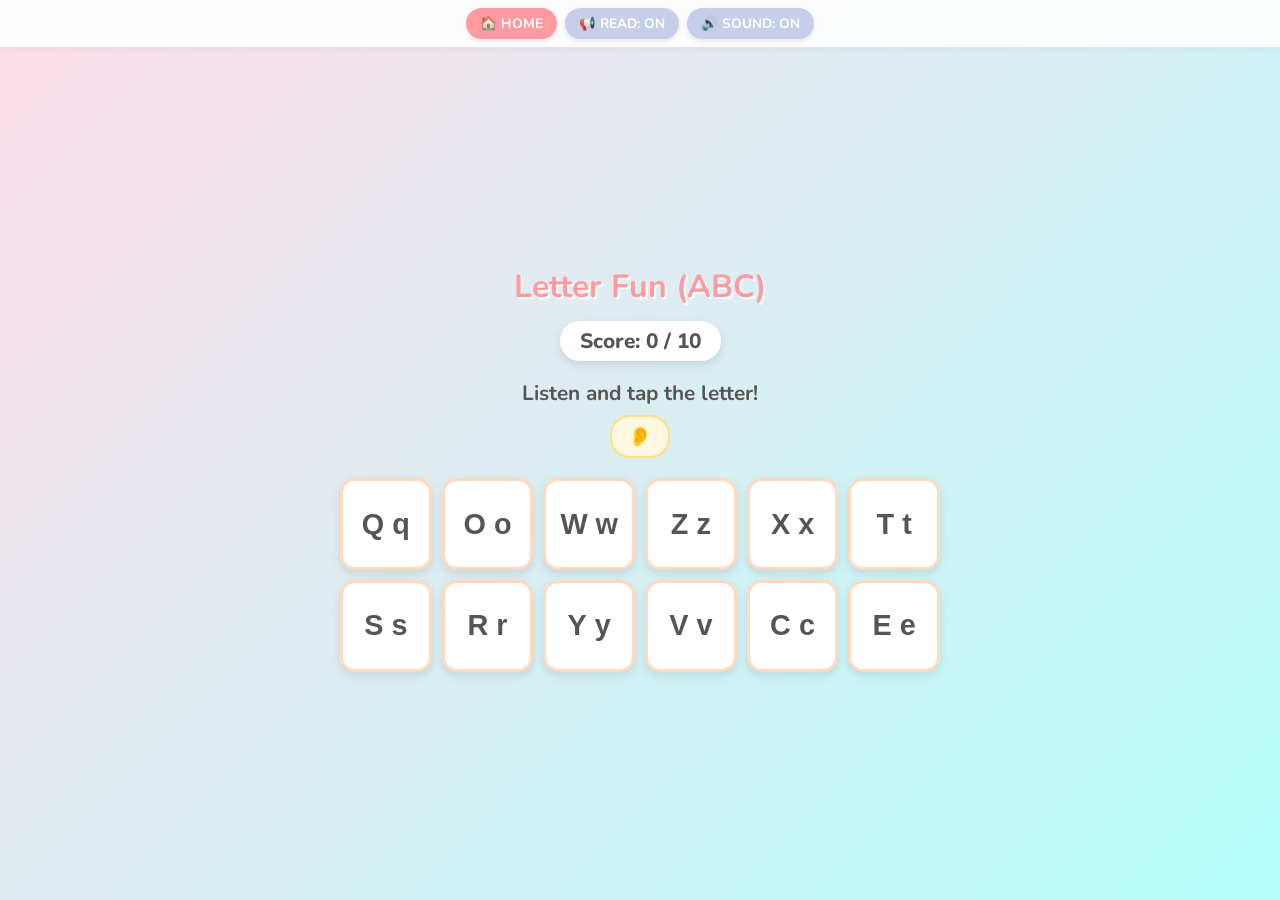
==== letter-fun.html @ f58528ab "Add files via upload" ====
<!DOCTYPE html>
<html lang="en">

<head>
    <meta charset="UTF-8">
    <meta name="viewport" content="width=device-width, initial-scale=1.0">
    <title>Letter Fun (ABC) - Mini Gamers Club</title>
    <!-- Google Font: Nunito -->
    <link rel="preconnect" href="https://fonts.googleapis.com">
    <link rel="preconnect" href="https://fonts.gstatic.com" crossorigin>
    <link href="https://fonts.googleapis.com/css2?family=Nunito:wght@400;600;700;800&display=swap" rel="stylesheet">
    <style>
        :root {
            --primary: #FF9AA2;
            --secondary: #FFB7B2;
            --accent: #FFDAC1;
            --success: #B5EAD7;
            --info: #C7CEEA;
            --bg-gradient: linear-gradient(135deg, #FFDEE9 0%, #B5FFFC 100%);
            --card-bg: rgba(255, 255, 255, 0.95);
            --text-dark: #555;
            --text-light: #888;
        }

        * {
            box-sizing: border-box;
            margin: 0;
            padding: 0;
            user-select: none;
            -webkit-user-select: none;
        }

        html,
        body {
            height: 100%;
            overflow: hidden;
        }

        body {
            font-family: 'Nunito', sans-serif;
            background: var(--bg-gradient);
            color: var(--text-dark);
            display: flex;
            flex-direction: column;
        }

        /* Floating bubbles background */
        .bubbles {
            position: fixed;
            width: 100%;
            height: 100%;
            z-index: 0;
            overflow: hidden;
            top: 0;
            left: 0;
            pointer-events: none;
        }

        .bubble {
            position: absolute;
            bottom: -100px;
            width: 40px;
            height: 40px;
            background: rgba(255, 255, 255, 0.3);
            border-radius: 50%;
            opacity: 0.5;
            animation: rise 15s infinite ease-in;
        }

        @keyframes rise {
            0% {
                bottom: -100px;
                transform: translateX(0);
            }

            50% {
                transform: translateX(100px);
            }

            100% {
                bottom: 110vh;
                transform: translateX(-200px);
            }
        }

        .bubble:nth-child(1) {
            left: 10%;
            width: 50px;
            height: 50px;
            animation-duration: 10s;
        }

        .bubble:nth-child(2) {
            left: 40%;
            width: 30px;
            height: 30px;
            animation-duration: 7s;
            animation-delay: 2s;
        }

        .bubble:nth-child(3) {
            left: 70%;
            width: 70px;
            height: 70px;
            animation-duration: 13s;
        }

        .bubble:nth-child(4) {
            left: 85%;
            width: 40px;
            height: 40px;
            animation-duration: 9s;
            animation-delay: 3s;
        }

        .app-container {
            position: relative;
            z-index: 1;
            flex: 1;
            display: flex;
            flex-direction: column;
            overflow: hidden;
        }

        /* Top Bar */
        .top-bar {
            background: rgba(255, 255, 255, 0.9);
            padding: 8px 15px;
            display: flex;
            justify-content: center;
            gap: 8px;
            flex-wrap: wrap;
            box-shadow: 0 2px 10px rgba(0, 0, 0, 0.05);
            flex-shrink: 0;
        }

        .btn {
            padding: 6px 14px;
            border: none;
            border-radius: 20px;
            font-family: inherit;
            font-weight: 700;
            font-size: 0.85rem;
            cursor: pointer;
            box-shadow: 0 2px 5px rgba(0, 0, 0, 0.1);
            transition: transform 0.1s;
        }

        .btn:active {
            transform: scale(0.95);
        }

        .btn-home {
            background: var(--primary);
            color: white;
        }

        .btn-toggle {
            background: var(--info);
            color: white;
        }

        .btn-toggle.off {
            background: #ddd;
            color: #777;
        }

        /* Game Area */
        .game-wrapper {
            flex: 1;
            display: flex;
            flex-direction: column;
            align-items: center;
            justify-content: center;
            padding: 15px;
            overflow: hidden;
        }

        h1 {
            color: var(--primary);
            font-size: 2rem;
            margin-bottom: 5px;
            text-shadow: 2px 2px 0px white;
        }

        .score-board {
            font-size: 1.3rem;
            font-weight: 800;
            color: var(--text-dark);
            margin: 8px 0;
            background: white;
            padding: 6px 20px;
            border-radius: 50px;
            box-shadow: 0 4px 10px rgba(0, 0, 0, 0.1);
        }

        .controls {
            display: flex;
            gap: 10px;
            margin-bottom: 10px;
        }

        .mode-btn {
            padding: 6px 16px;
            background: white;
            border: 2px solid transparent;
            color: #888;
            border-radius: 20px;
            font-weight: 700;
            cursor: pointer;
            transition: all 0.2s;
        }

        .mode-btn.active {
            border-color: var(--primary);
            color: var(--primary);
            background: #fff0f1;
        }

        .instruction-area {
            text-align: center;
            margin: 10px 0;
            min-height: 60px;
            display: flex;
            flex-direction: column;
            align-items: center;
            gap: 8px;
        }

        .instruction {
            font-size: 1.3rem;
            font-weight: 700;
            color: var(--text-dark);
        }

        .target-letter {
            font-size: 2.5rem;
            font-weight: 900;
            color: var(--primary);
            background: white;
            padding: 8px 25px;
            border-radius: 15px;
            box-shadow: 0 4px 10px rgba(0, 0, 0, 0.1);
        }

        .hear-again-btn {
            padding: 8px 16px;
            background: #fff8e1;
            border: 2px solid #ffe082;
            color: #ffb300;
            border-radius: 20px;
            font-weight: 700;
            cursor: pointer;
            font-size: 1.2rem;
            transition: transform 0.1s;
        }

        .hear-again-btn:active {
            transform: scale(0.95);
        }

        /* Letter Grid */
        .letter-grid {
            display: grid;
            grid-template-columns: repeat(4, 1fr);
            gap: 10px;
            width: 100%;
            max-width: 500px;
            margin: 10px auto;
        }

        @media (min-width: 600px) {
            .letter-grid {
                grid-template-columns: repeat(6, 1fr);
                max-width: 600px;
            }
        }

        .letter-btn {
            aspect-ratio: 1;
            background: white;
            border: 3px solid var(--accent);
            border-radius: 15px;
            font-size: 2rem;
            font-weight: 900;
            color: var(--text-dark);
            cursor: pointer;
            transition: all 0.2s;
            box-shadow: 0 4px 10px rgba(0, 0, 0, 0.1);
            display: flex;
            align-items: center;
            justify-content: center;
        }

        .letter-btn:hover {
            transform: translateY(-3px);
            box-shadow: 0 6px 15px rgba(0, 0, 0, 0.15);
        }

        .letter-btn:active {
            transform: scale(0.95);
        }

        .letter-btn.correct {
            animation: bounceCorrect 0.5s ease;
            background: var(--success);
            border-color: #7fd3b8;
        }

        .letter-btn.wrong {
            animation: shakeWrong 0.4s ease;
        }

        @keyframes bounceCorrect {

            0%,
            100% {
                transform: scale(1);
            }

            50% {
                transform: scale(1.2);
            }
        }

        @keyframes shakeWrong {

            0%,
            100% {
                transform: translateX(0);
            }

            25% {
                transform: translateX(-10px);
            }

            75% {
                transform: translateX(10px);
            }
        }

        /* Mascot Animations */
        .star-buddy {
            width: 48px;
            height: 48px;
            margin-right: 10px;
            display: flex;
            align-items: center;
            justify-content: center;
            animation: floaty 2.8s ease-in-out infinite;
            position: relative;
        }

        .mascot {
            font-size: 38px;
            line-height: 1;
            filter: drop-shadow(0 4px 6px rgba(0, 0, 0, 0.1));
            cursor: default;
        }

        .mascot-bubble {
            position: absolute;
            bottom: 100%;
            left: 50%;
            transform: translateX(-50%);
            background: white;
            padding: 4px 8px;
            border-radius: 10px;
            font-size: 0.9rem;
            margin-bottom: 5px;
            box-shadow: 0 4px 10px rgba(0, 0, 0, 0.1);
            min-width: 20px;
            text-align: center;
            font-weight: 800;
            color: #555;
            white-space: nowrap;
            z-index: 10;
        }

        .mascot-bubble::after {
            content: '';
            position: absolute;
            bottom: -5px;
            left: 50%;
            transform: translateX(-50%);
            border-width: 5px 5px 0;
            border-style: solid;
            border-color: white transparent transparent transparent;
        }

        @keyframes floaty {

            0%,
            100% {
                transform: translateY(0);
            }

            50% {
                transform: translateY(-5px);
            }
        }

        .mascot-bounce {
            animation: mascotBounce 0.5s cubic-bezier(0.175, 0.885, 0.32, 1.275);
        }

        @keyframes mascotBounce {
            0% {
                transform: translateY(0) scale(1);
            }

            30% {
                transform: translateY(-10px) scale(1.1);
            }

            100% {
                transform: translateY(0) scale(1);
            }
        }

        .mascot-wiggle {
            animation: mascotWiggle 0.5s ease-in-out;
        }

        @keyframes mascotWiggle {

            0%,
            100% {
                transform: rotate(0);
            }

            25% {
                transform: rotate(-10deg);
            }

            75% {
                transform: rotate(10deg);
            }
        }

        /* Win Modal */
        .modal-overlay {
            position: fixed;
            top: 0;
            left: 0;
            width: 100%;
            height: 100%;
            background: rgba(0, 0, 0, 0.5);
            display: flex;
            justify-content: center;
            align-items: center;
            z-index: 100;
            opacity: 0;
            pointer-events: none;
            transition: opacity 0.3s;
        }

        .modal-overlay.visible {
            opacity: 1;
            pointer-events: all;
        }

        .modal {
            background: white;
            padding: 30px;
            border-radius: 20px;
            text-align: center;
            width: 90%;
            max-width: 350px;
            box-shadow: 0 10px 25px rgba(0, 0, 0, 0.2);
            transform: scale(0.8);
            transition: transform 0.3s cubic-bezier(0.175, 0.885, 0.32, 1.275);
        }

        .modal-overlay.visible .modal {
            transform: scale(1);
        }

        .modal h2 {
            font-size: 2rem;
            margin-bottom: 10px;
            color: var(--primary);
        }

        .modal p {
            font-size: 1.2rem;
            color: #666;
            margin-bottom: 25px;
        }

        .modal-btn {
            display: block;
            width: 100%;
            padding: 12px;
            margin: 10px 0;
            border-radius: 12px;
            font-size: 1.1rem;
            border: none;
            cursor: pointer;
            font-weight: 700;
        }

        .btn-play-again {
            background: var(--success);
            color: #333;
        }

        .btn-menu {
            background: #eee;
            color: #555;
        }

        /* Responsive */
        @media (max-height: 700px) {
            h1 {
                font-size: 1.5rem;
            }

            .score-board {
                font-size: 1rem;
                padding: 4px 15px;
            }

            .instruction {
                font-size: 1.1rem;
            }

            .target-letter {
                font-size: 2rem;
                padding: 6px 20px;
            }

            .letter-btn {
                font-size: 1.5rem;
            }

            .letter-grid {
                gap: 8px;
            }
        }
    </style>
</head>

<body>
    <!-- Background Bubbles -->
    <div class="bubbles">
        <div class="bubble"></div>
        <div class="bubble"></div>
        <div class="bubble"></div>
        <div class="bubble"></div>
    </div>

    <div class="app-container">
        <!-- Top Navigation -->
        <div class="top-bar">
            <button class="btn btn-home" onclick="window.location.href='index.html'">🏠 HOME</button>
            <button id="btnRead" class="btn btn-toggle" onclick="toggleRead()">📢 READ: ON</button>
            <button id="btnSound" class="btn btn-toggle" onclick="toggleSound()">🔊 SOUND: ON</button>
        </div>

        <div class="game-wrapper">
            <h1>Letter Fun (ABC)</h1>

            <div id="scoreDisplay" class="score-board">Score: 0 / 10</div>

            <div class="instruction-area">

                <div id="instruction" class="instruction">Listen and tap the letter!</div>
                <button class="hear-again-btn" onclick="repeatInstruction()">👂</button>
            </div>

            <div id="letterGrid" class="letter-grid">
                <!-- Letter buttons injected here -->
            </div>
        </div>
    </div>

    <!-- Win Modal -->
    <div id="winModal" class="modal-overlay">
        <div class="modal">
            <h2>Great Job! 🎉</h2>
            <p id="finalScoreText">Score: 10 / 10</p>
            <button class="modal-btn btn-play-again" onclick="restartGame()">Play Again</button>
            <button class="modal-btn btn-menu" onclick="window.location.href='index.html'">Back to Hub</button>
        </div>
    </div>

    <script>
        // --- Game Config ---
        const ALPHABET = 'ABCDEFGHIJKLMNOPQRSTUVWXYZ'.split('');

        // Simple phonics map (letter -> sound description)
        const PHONICS = {
            'A': 'ah', 'B': 'buh', 'C': 'kuh', 'D': 'duh', 'E': 'eh',
            'F': 'ff', 'G': 'guh', 'H': 'huh', 'I': 'ih', 'J': 'juh',
            'K': 'kuh', 'L': 'll', 'M': 'mm', 'N': 'nn', 'O': 'oh',
            'P': 'puh', 'Q': 'kwuh', 'R': 'rr', 'S': 'ss', 'T': 'tuh',
            'U': 'uh', 'V': 'vv', 'W': 'wuh', 'X': 'ks', 'Y': 'yuh', 'Z': 'zz'
        };

        let state = {
            score: 0,
            targetLetter: '',
            currentOptions: [],
            isLocked: false,
            soundEnabled: true,
            readEnabled: true,
            isSpeaking: false
        };

        // Load Settings
        const savedSettings = JSON.parse(localStorage.getItem('miniGamersSettings') || '{}');
        if (savedSettings.soundEnabled !== undefined) state.soundEnabled = savedSettings.soundEnabled;
        if (savedSettings.readAloudEnabled !== undefined) state.readEnabled = savedSettings.readAloudEnabled;
        updateButtons();

        // ==========================================
        // ROBUST AUDIO & TTS SYSTEM
        // ==========================================
        let isTTSUnlocked = false;
        let speakQueue = [];
        let voicesLoaded = false;

        const AudioContextClass = window.AudioContext || window.webkitAudioContext;
        let audioCtx = new AudioContextClass();

        function initTTS() {
            if ('speechSynthesis' in window) {
                if (window.speechSynthesis.getVoices().length > 0) voicesLoaded = true;
                window.speechSynthesis.onvoiceschanged = () => {
                    console.log("🔊 Voices loaded");
                    voicesLoaded = true;
                };
            }
        }
        initTTS();

        function unlockAudio() {
            if (audioCtx.state === 'suspended') {
                audioCtx.resume().then(() => console.log("🔊 Audio Resumed"));
            }
            if (!isTTSUnlocked && window.speechSynthesis) {
                isTTSUnlocked = true;
                console.log("🔓 Unlocking TTS...");

                // IRS Fix: Prime with silence
                const empty = new SpeechSynthesisUtterance(" ");
                empty.volume = 0;
                window.speechSynthesis.speak(empty);

                if (window.speechSynthesis.paused) window.speechSynthesis.resume();

                setTimeout(processSpeakQueue, 100);
            }
        }

        document.body.addEventListener('touchstart', unlockAudio, { once: true });
        document.body.addEventListener('click', unlockAudio, { once: true });

        function processSpeakQueue() {
            if (speakQueue.length === 0) return;
            const text = speakQueue.shift();
            speakQueue = [];
            speak(text);
        }

        function speak(text) {
            if (!state.readEnabled) return;
            if (!('speechSynthesis' in window)) return;

            // 1. Queue if locked
            if (!isTTSUnlocked) {
                console.log("🔒 TTS locked, queuing:", text);
                speakQueue.push(text);
                return;
            }

            // 2. Cancel previous
            window.speechSynthesis.cancel();
            if (window.speechSynthesis.paused) window.speechSynthesis.resume();

            // 3. Process
            const processedText = (text || "").replace(/\.\.\./g, ' ');
            const utter = new SpeechSynthesisUtterance(processedText);
            utter.rate = 0.9;
            utter.lang = 'en-US';

            // 4. Voice Selection
            const voices = window.speechSynthesis.getVoices();
            if (voices.length > 0) {
                let preferredVoice = voices.find(v =>
                    (v.name.includes('Samantha') || v.name.includes('Google US English'))
                    && v.lang.startsWith('en')
                );
                if (!preferredVoice) preferredVoice = voices.find(v => v.lang.startsWith('en'));
                if (preferredVoice) utter.voice = preferredVoice;
            }

            // 5. Speak (GC Fix)
            window.currentUtterance = utter;
            utter.onend = () => { window.currentUtterance = null; };

            window.speechSynthesis.speak(utter);
            if (window.speechSynthesis.paused) window.speechSynthesis.resume();
        }

        initGame();

        function initGame() {
            document.getElementById('winModal').classList.remove('visible');
            state.score = 0;
            state.isLocked = false;
            updateScoreUI();
            newRound();
        }

        function newRound() {
            state.isLocked = false;

            // CRITICAL: Cancel any ongoing speech first
            if (window.speechSynthesis) {
                window.speechSynthesis.cancel();
            }
            state.isSpeaking = false;

            // Pick target letter
            state.targetLetter = ALPHABET[Math.floor(Math.random() * ALPHABET.length)];

            // Generate options (12 letters shown)
            let options = [state.targetLetter];
            while (options.length < 12) {
                const randLetter = ALPHABET[Math.floor(Math.random() * ALPHABET.length)];
                if (!options.includes(randLetter)) {
                    options.push(randLetter);
                }
            }
            // Shuffle
            options.sort(() => 0.5 - Math.random());
            state.currentOptions = options;

            // Render grid
            renderLetterGrid();

            // Speak instruction after a delay to ensure cancellation is complete
            setTimeout(() => {
                speakInstruction();
            }, 200);
        }



        function renderLetterGrid() {
            const grid = document.getElementById('letterGrid');
            grid.innerHTML = '';

            state.currentOptions.forEach(letter => {
                const btn = document.createElement('button');
                btn.className = 'letter-btn';
                // Show both capital and lowercase - same size
                btn.innerHTML = `<div style="display: flex; gap: 8px; align-items: center; justify-content: center;"><span style="font-size: 1.8rem;">${letter}</span><span style="font-size: 1.8rem;">${letter.toLowerCase()}</span></div>`;
                btn.onclick = () => handleLetterClick(letter);
                grid.appendChild(btn);
            });
        }

        function handleLetterClick(letter) {
            if (state.isLocked) return;

            const btnEl = [...document.querySelectorAll('.letter-btn')].find(b => b.textContent === letter);

            if (letter === state.targetLetter) {
                // Correct!
                state.score++;
                updateScoreUI();
                playSound('correct');

                if (btnEl) btnEl.classList.add('correct');

                if (state.readEnabled) {
                    speak(`Correct!`);
                }

                state.isLocked = true;

                // Check win
                if (state.score >= 10) {
                    setTimeout(showWin, 800);
                } else {
                    setTimeout(newRound, 1200);
                }
            } else {
                // Wrong
                playSound('wrong');

                if (btnEl) {
                    btnEl.classList.add('wrong');
                    setTimeout(() => btnEl.classList.remove('wrong'), 400);
                }

                if (state.readEnabled) {
                    speak('Try again!');
                }
            }
        }

        function showWin() {
            playSound('win');
            document.getElementById('finalScoreText').textContent = `Score: 10 / 10`;
            document.getElementById('winModal').classList.add('visible');
            speak("Great job! You know your letters!");
        }

        function updateScoreUI() {
            document.getElementById('scoreDisplay').textContent = `Score: ${state.score} / 10`;
        }


        function restartGame() {
            playSound('click');
            initGame();
        }

        // --- Mascot Logic ---

        function repeatInstruction() {
            speakInstruction();
            playSound('click');
        }

        function speakInstruction() {
            if (!state.readEnabled) return;

            // Prevent double-speak by adding a small debounce
            if (state.isSpeaking) return;
            state.isSpeaking = true;

            const text = `Tap the letter ${state.targetLetter}`;

            // Delay slightly to ensure audio is ready
            setTimeout(() => {
                speak(text);
                setTimeout(() => { state.isSpeaking = false; }, 500);
            }, 100);
        }

        // --- Audio & TTS ---
        function toggleSound() {
            state.soundEnabled = !state.soundEnabled;
            updateButtons();
            saveSettings();
        }

        function toggleRead() {
            state.readEnabled = !state.readEnabled;
            updateButtons();
            saveSettings();
        }

        function updateButtons() {
            const btnSound = document.getElementById('btnSound');
            const btnRead = document.getElementById('btnRead');

            if (state.soundEnabled) {
                btnSound.textContent = "🔊 SOUND: ON";
                btnSound.classList.remove('off');
            } else {
                btnSound.textContent = "🔊 SOUND: OFF";
                btnSound.classList.add('off');
            }

            if (state.readEnabled) {
                btnRead.textContent = "📢 READ: ON";
                btnRead.classList.remove('off');
            } else {
                btnRead.textContent = "📢 READ: OFF";
                btnRead.classList.add('off');
            }
        }

        function saveSettings() {
            localStorage.setItem('miniGamersSettings', JSON.stringify({
                soundEnabled: state.soundEnabled,
                readAloudEnabled: state.readEnabled
            }));
        }

        function playSound(type) {
            if (!state.soundEnabled) return;
            if (audioCtx.state === 'suspended') audioCtx.resume();

            const osc = audioCtx.createOscillator();
            const gain = audioCtx.createGain();

            osc.connect(gain);
            gain.connect(audioCtx.destination);

            const now = audioCtx.currentTime;

            if (type === 'correct') {
                osc.type = 'triangle';
                osc.frequency.setValueAtTime(800, now);
                osc.frequency.exponentialRampToValueAtTime(1200, now + 0.2);
                gain.gain.setValueAtTime(0.1, now);
                gain.gain.exponentialRampToValueAtTime(0.01, now + 0.3);
                osc.start(now);
                osc.stop(now + 0.3);
            } else if (type === 'wrong') {
                osc.type = 'sawtooth'; // Sharper sound
                osc.frequency.setValueAtTime(350, now); // Higher pitch for visibility
                osc.frequency.linearRampToValueAtTime(150, now + 0.3); // Slide down
                gain.gain.setValueAtTime(0.1, now);
                gain.gain.exponentialRampToValueAtTime(0.01, now + 0.3);
                osc.start(now);
                osc.stop(now + 0.3);
            } else if (type === 'click') {
                osc.type = 'sine';
                osc.frequency.setValueAtTime(600, now);
                gain.gain.setValueAtTime(0.05, now);
                gain.gain.exponentialRampToValueAtTime(0.01, now + 0.05);
                osc.start(now);
                osc.stop(now + 0.05);
            } else if (type === 'win') {
                osc.type = 'triangle';
                osc.frequency.setValueAtTime(523.25, now);
                osc.frequency.setValueAtTime(659.25, now + 0.15);
                osc.frequency.setValueAtTime(783.99, now + 0.3);
                osc.frequency.setValueAtTime(1046.50, now + 0.45);

                gain.gain.setValueAtTime(0.1, now);
                gain.gain.linearRampToValueAtTime(0.1, now + 0.6);
                gain.gain.exponentialRampToValueAtTime(0.01, now + 1.0);

                osc.start(now);
                osc.stop(now + 1.0);
            }
        }

        // speak() moved to Robust Audio System at top
    </script>
</body>

</html>
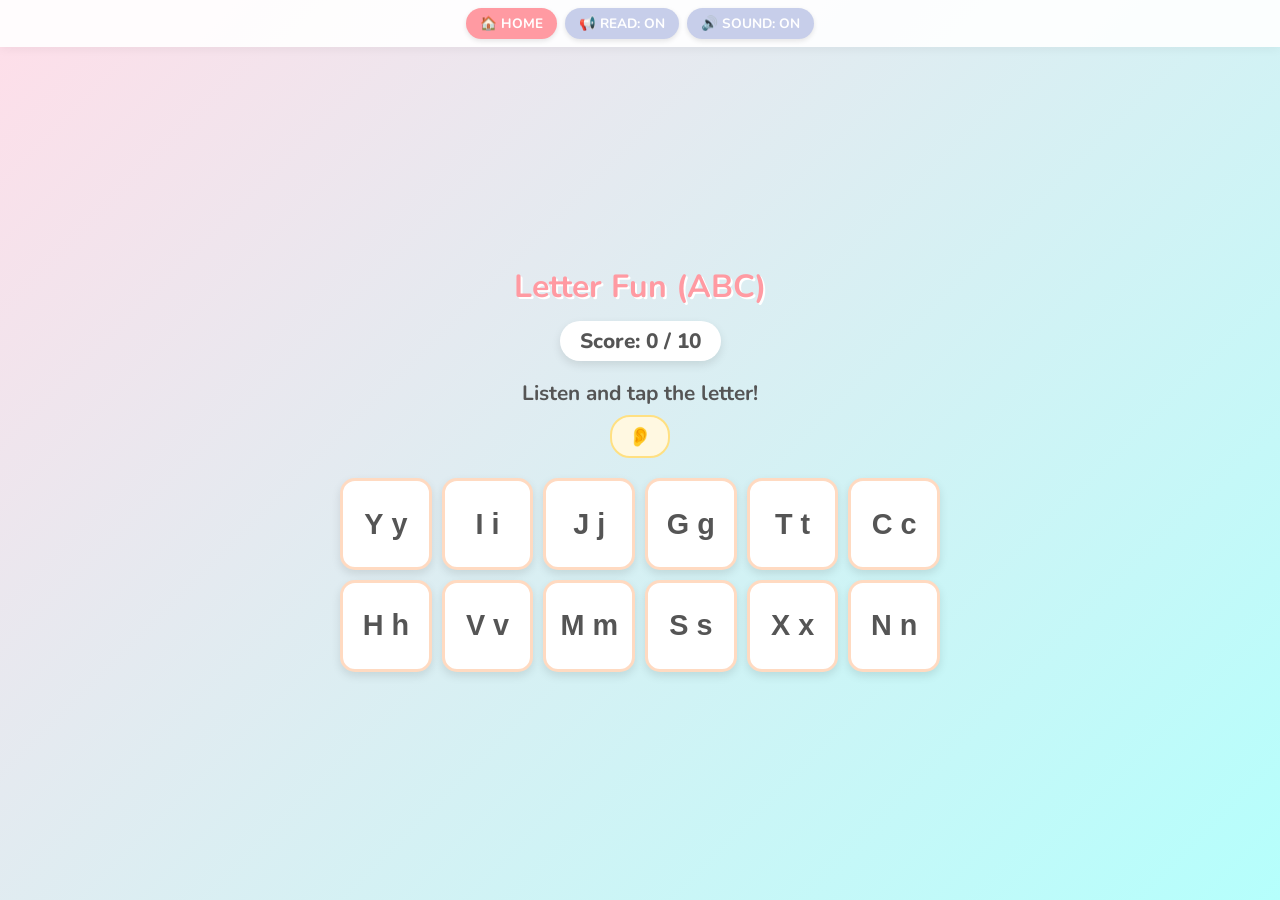
==== commit cdb9f329: "Add files via upload" ====
--- a/letter-fun.html
+++ b/letter-fun.html
@@ -635,7 +635,8 @@
         }
         initTTS();
 
-        function unlockAudio() {
+        // Unlock Function (Run on first touch)
+        function unlockAudio(skipPrime = false) {
             if (audioCtx.state === 'suspended') {
                 audioCtx.resume().then(() => console.log("🔊 Audio Resumed"));
             }
@@ -643,10 +644,12 @@
                 isTTSUnlocked = true;
                 console.log("🔓 Unlocking TTS...");
 
-                // IRS Fix: Prime with silence
-                const empty = new SpeechSynthesisUtterance(" ");
-                empty.volume = 0;
-                window.speechSynthesis.speak(empty);
+                // Only prime with silence if we aren't about to speak immediately
+                if (!skipPrime) {
+                    const empty = new SpeechSynthesisUtterance(" ");
+                    empty.volume = 0;
+                    window.speechSynthesis.speak(empty);
+                }
 
                 if (window.speechSynthesis.paused) window.speechSynthesis.resume();
 
@@ -741,10 +744,9 @@
             // Render grid
             renderLetterGrid();
 
-            // Speak instruction after a delay to ensure cancellation is complete
-            setTimeout(() => {
-                speakInstruction();
-            }, 200);
+            renderLetterGrid();
+
+            // speakInstruction(); // REMOVED: Strict User Gesture
         }
 
 
@@ -764,6 +766,7 @@
         }
 
         function handleLetterClick(letter) {
+            unlockAudio(true); // Explicit Unlock with skipPrime
             if (state.isLocked) return;
 
             const btnEl = [...document.querySelectorAll('.letter-btn')].find(b => b.textContent === letter);
@@ -823,6 +826,7 @@
         // --- Mascot Logic ---
 
         function repeatInstruction() {
+            unlockAudio(true); // Explicit Unlock with skipPrime
             speakInstruction();
             playSound('click');
         }
@@ -845,12 +849,14 @@
 
         // --- Audio & TTS ---
         function toggleSound() {
+            unlockAudio(); // Explicit Unlock
             state.soundEnabled = !state.soundEnabled;
             updateButtons();
             saveSettings();
         }
 
         function toggleRead() {
+            unlockAudio(true); // Explicit Unlock with skipPrime
             state.readEnabled = !state.readEnabled;
             updateButtons();
             saveSettings();
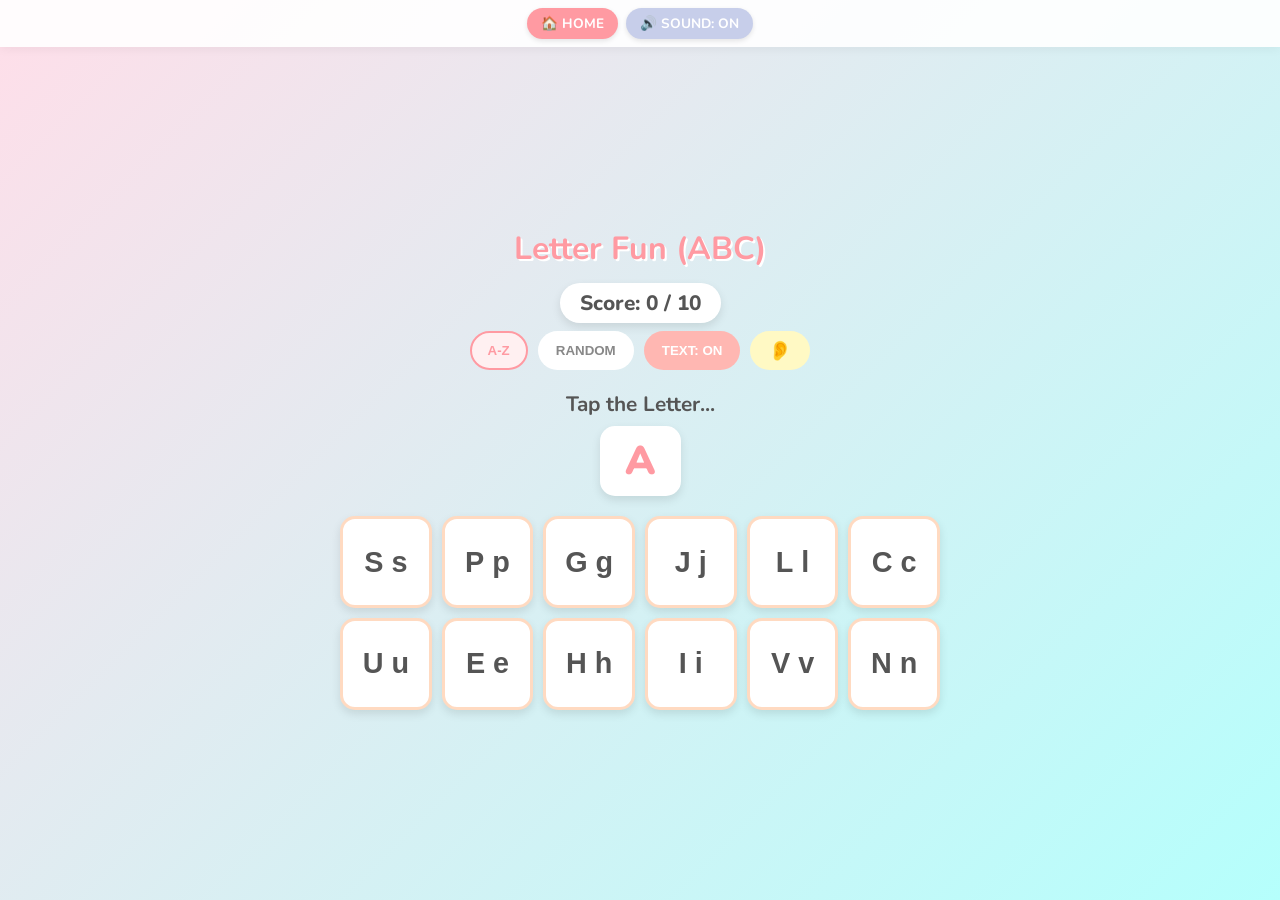
==== commit f99ede2a: "Add files via upload" ====
--- a/letter-fun.html
+++ b/letter-fun.html
@@ -554,7 +554,6 @@
         <!-- Top Navigation -->
         <div class="top-bar">
             <button class="btn btn-home" onclick="window.location.href='index.html'">🏠 HOME</button>
-            <button id="btnRead" class="btn btn-toggle" onclick="toggleRead()">📢 READ: ON</button>
             <button id="btnSound" class="btn btn-toggle" onclick="toggleSound()">🔊 SOUND: ON</button>
         </div>
 
@@ -563,16 +562,25 @@
 
             <div id="scoreDisplay" class="score-board">Score: 0 / 10</div>
 
+            <div class="controls-row controls">
+                <button id="modeEasy" class="mode-btn active" onclick="setMode('easy')">A-Z</button>
+                <button id="modeHard" class="mode-btn" onclick="setMode('hard')">RANDOM</button>
+                <button id="textToggleBtn" class="mode-btn" onclick="toggleTextMode()"
+                    style="background: #FFB7B2; color: white;">TEXT: ON</button>
+                <button class="mode-btn" onclick="unlockAudio(true); repeatInstruction()"
+                    style="background: #FFF9C4; color: #FBC02D; font-size: 1.2rem; min-width: 44px;">👂</button>
+            </div>
+
             <div class="instruction-area">
-
-                <div id="instruction" class="instruction">Listen and tap the letter!</div>
-                <button class="hear-again-btn" onclick="repeatInstruction()">👂</button>
+                <div id="instructionText" class="instruction">Tap the Letter...</div>
+                <div id="targetDisplay" class="target-letter">A</div>
             </div>
 
             <div id="letterGrid" class="letter-grid">
-                <!-- Letter buttons injected here -->
+                <!-- Letters injected here -->
             </div>
         </div>
+    </div>
     </div>
 
     <!-- Win Modal -->
@@ -604,7 +612,7 @@
             currentOptions: [],
             isLocked: false,
             soundEnabled: true,
-            readEnabled: true,
+            readEnabled: true, // Speech is always enabled, but can be toggled off by user if desired
             isSpeaking: false
         };
 
@@ -635,25 +643,18 @@
         }
         initTTS();
 
-        // Unlock Function (Run on first touch)
-        function unlockAudio(skipPrime = false) {
+        // Unlock Function - Simple Resume
+        function unlockAudio() {
             if (audioCtx.state === 'suspended') {
                 audioCtx.resume().then(() => console.log("🔊 Audio Resumed"));
             }
+            // TTS is always considered "unlocked" on user interaction now,
+            // as there's no explicit "read" toggle.
             if (!isTTSUnlocked && window.speechSynthesis) {
                 isTTSUnlocked = true;
-                console.log("🔓 Unlocking TTS...");
-
-                // Only prime with silence if we aren't about to speak immediately
-                if (!skipPrime) {
-                    const empty = new SpeechSynthesisUtterance(" ");
-                    empty.volume = 0;
-                    window.speechSynthesis.speak(empty);
-                }
-
                 if (window.speechSynthesis.paused) window.speechSynthesis.resume();
-
-                setTimeout(processSpeakQueue, 100);
+                // Process any queued speech if TTS was locked
+                processSpeakQueue();
             }
         }
 
@@ -663,13 +664,12 @@
         function processSpeakQueue() {
             if (speakQueue.length === 0) return;
             const text = speakQueue.shift();
-            speakQueue = [];
+            speakQueue = []; // Clear queue after processing one
             speak(text);
         }
 
         function speak(text) {
-            if (!state.readEnabled) return;
-            if (!('speechSynthesis' in window)) return;
+            if (!state.readEnabled || !('speechSynthesis' in window)) return;
 
             // 1. Queue if locked
             if (!isTTSUnlocked) {
@@ -717,6 +717,24 @@
             newRound();
         }
 
+        function goHome() {
+            window.location.href = 'index.html';
+        }
+
+        function triggerConfetti() {
+            const colors = ['#ff0', '#f00', '#0f0', '#00f', '#f0f', '#0ff'];
+            for (let i = 0; i < 50; i++) {
+                const c = document.createElement('div');
+                c.className = 'confetti';
+                c.style.left = Math.random() * 100 + 'vw';
+                c.style.top = '-10px';
+                c.style.backgroundColor = colors[Math.floor(Math.random() * colors.length)];
+                c.style.animationDuration = (Math.random() * 2 + 1) + 's';
+                document.body.appendChild(c);
+                setTimeout(() => c.remove(), 3000);
+            }
+        }
+
         function newRound() {
             state.isLocked = false;
 
@@ -744,9 +762,7 @@
             // Render grid
             renderLetterGrid();
 
-            renderLetterGrid();
-
-            // speakInstruction(); // REMOVED: Strict User Gesture
+            // speakInstruction(); // REMOVED: Tap-to-Hear Only
         }
 
 
@@ -766,7 +782,7 @@
         }
 
         function handleLetterClick(letter) {
-            unlockAudio(true); // Explicit Unlock with skipPrime
+            unlockAudio(); // Explicit Unlock
             if (state.isLocked) return;
 
             const btnEl = [...document.querySelectorAll('.letter-btn')].find(b => b.textContent === letter);
@@ -779,9 +795,8 @@
 
                 if (btnEl) btnEl.classList.add('correct');
 
-                if (state.readEnabled) {
-                    speak(`Correct!`);
-                }
+                speak(`Correct!`);
+                triggerConfetti(); // Local Confetti
 
                 state.isLocked = true;
 
@@ -800,9 +815,8 @@
                     setTimeout(() => btnEl.classList.remove('wrong'), 400);
                 }
 
-                if (state.readEnabled) {
-                    speak('Try again!');
-                }
+                speak('Try again!');
+
             }
         }
 
@@ -826,14 +840,12 @@
         // --- Mascot Logic ---
 
         function repeatInstruction() {
-            unlockAudio(true); // Explicit Unlock with skipPrime
+            unlockAudio(); // Explicit Unlock
             speakInstruction();
             playSound('click');
         }
 
         function speakInstruction() {
-            if (!state.readEnabled) return;
-
             // Prevent double-speak by adding a small debounce
             if (state.isSpeaking) return;
             state.isSpeaking = true;
@@ -855,16 +867,16 @@
             saveSettings();
         }
 
-        function toggleRead() {
-            unlockAudio(true); // Explicit Unlock with skipPrime
+        function toggleTextMode() {
+            unlockAudio();
             state.readEnabled = !state.readEnabled;
             updateButtons();
             saveSettings();
         }
 
+
         function updateButtons() {
             const btnSound = document.getElementById('btnSound');
-            const btnRead = document.getElementById('btnRead');
 
             if (state.soundEnabled) {
                 btnSound.textContent = "🔊 SOUND: ON";
@@ -874,12 +886,10 @@
                 btnSound.classList.add('off');
             }
 
-            if (state.readEnabled) {
-                btnRead.textContent = "📢 READ: ON";
-                btnRead.classList.remove('off');
-            } else {
-                btnRead.textContent = "📢 READ: OFF";
-                btnRead.classList.add('off');
+            const btnText = document.getElementById('textToggleBtn');
+            if (btnText) {
+                btnText.textContent = state.readEnabled ? "TEXT: ON" : "TEXT: OFF";
+                btnText.style.background = state.readEnabled ? "#FFB7B2" : "#ccc";
             }
         }
 
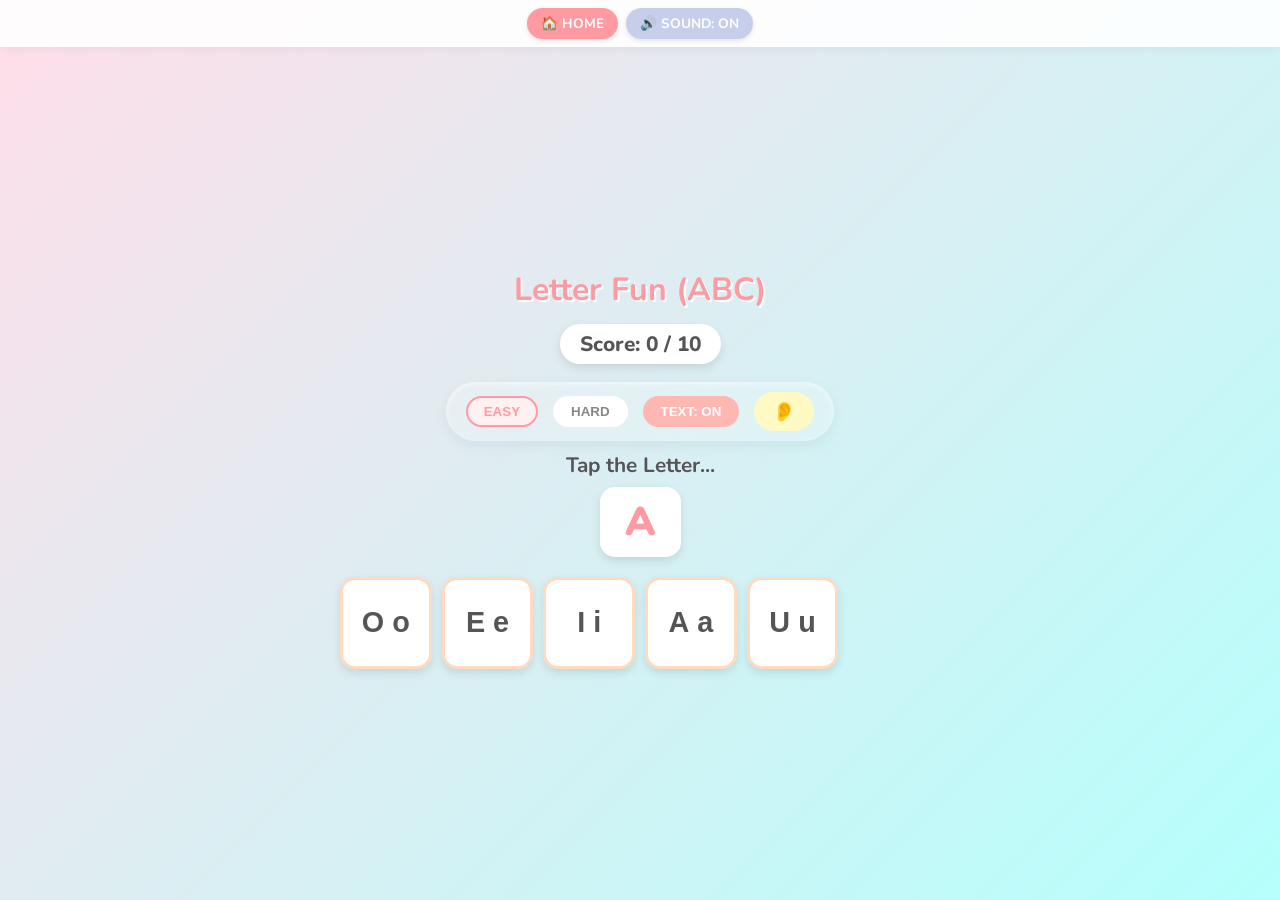
==== commit 6ad8fdde: "Add files via upload" ====
--- a/letter-fun.html
+++ b/letter-fun.html
@@ -195,9 +195,16 @@
         }
 
         .controls {
+            margin-top: 10px;
             display: flex;
-            gap: 10px;
-            margin-bottom: 10px;
+            gap: 15px;
+            background: rgba(255, 255, 255, 0.2);
+            padding: 10px 20px;
+            border-radius: 50px;
+            backdrop-filter: blur(5px);
+            justify-content: center;
+            align-items: center;
+            box-shadow: inset 0 2px 5px rgba(255, 255, 255, 0.5), 0 5px 15px rgba(0, 0, 0, 0.05);
         }
 
         .mode-btn {
@@ -563,8 +570,8 @@
             <div id="scoreDisplay" class="score-board">Score: 0 / 10</div>
 
             <div class="controls-row controls">
-                <button id="modeEasy" class="mode-btn active" onclick="setMode('easy')">A-Z</button>
-                <button id="modeHard" class="mode-btn" onclick="setMode('hard')">RANDOM</button>
+                <button id="modeEasy" class="mode-btn active" onclick="setMode('easy')">EASY</button>
+                <button id="modeHard" class="mode-btn" onclick="setMode('hard')">HARD</button>
                 <button id="textToggleBtn" class="mode-btn" onclick="toggleTextMode()"
                     style="background: #FFB7B2; color: white;">TEXT: ON</button>
                 <button class="mode-btn" onclick="unlockAudio(true); repeatInstruction()"
@@ -607,6 +614,7 @@
         };
 
         let state = {
+            mode: 'easy', // 'easy' (vowels), 'hard' (A-Z)
             score: 0,
             targetLetter: '',
             currentOptions: [],
@@ -735,6 +743,17 @@
             }
         }
 
+        function setMode(newMode) {
+            unlockAudio(); // Explicit Unlock
+            state.mode = newMode;
+
+            // Visual update
+            document.getElementById('modeEasy').classList.toggle('active', newMode === 'easy');
+            document.getElementById('modeHard').classList.toggle('active', newMode === 'hard');
+
+            restartGame();
+        }
+
         function newRound() {
             state.isLocked = false;
 
@@ -744,17 +763,39 @@
             }
             state.isSpeaking = false;
 
+            // Pick source pool based on mode
+            // Easy = Vowels only, Hard = All Letters
+            const VOWELS = ['A', 'E', 'I', 'O', 'U'];
+            const POOL = state.mode === 'easy' ? VOWELS : ALPHABET;
+
             // Pick target letter
-            state.targetLetter = ALPHABET[Math.floor(Math.random() * ALPHABET.length)];
-
-            // Generate options (12 letters shown)
-            let options = [state.targetLetter];
-            while (options.length < 12) {
-                const randLetter = ALPHABET[Math.floor(Math.random() * ALPHABET.length)];
-                if (!options.includes(randLetter)) {
-                    options.push(randLetter);
+            state.targetLetter = POOL[Math.floor(Math.random() * POOL.length)];
+
+            // Generate options (always show 12 items for layout consistency, or less if pool is small)
+            // For Easy mode (5 vowels), we might need to duplicate or fill with others? 
+            // User asked: "Easy will display only the vocal letters". 
+            // If we only have 5 vowels, a 12-grid might look empty or need repeats.
+            // Let's allow repeats if pool is small, or just show the pool.
+            // If pool is small (5), just show them.
+
+            let options = [];
+
+            if (state.mode === 'easy') {
+                // Just use the 5 vowels, maybe repeated to fill grid or just 5?
+                // Visual indicates a grid. 5 buttons in a row is fine.
+                // Let's just show the 5 vowels for simplicity and clarity for "Easy".
+                options = [...VOWELS];
+            } else {
+                // Hard: Pick 12 random letters including target
+                options = [state.targetLetter];
+                while (options.length < 12) {
+                    const randLetter = ALPHABET[Math.floor(Math.random() * ALPHABET.length)];
+                    if (!options.includes(randLetter)) {
+                        options.push(randLetter);
+                    }
                 }
             }
+
             // Shuffle
             options.sort(() => 0.5 - Math.random());
             state.currentOptions = options;
@@ -774,6 +815,7 @@
             state.currentOptions.forEach(letter => {
                 const btn = document.createElement('button');
                 btn.className = 'letter-btn';
+                btn.dataset.letter = letter; // Critical for finding the button later
                 // Show both capital and lowercase - same size
                 btn.innerHTML = `<div style="display: flex; gap: 8px; align-items: center; justify-content: center;"><span style="font-size: 1.8rem;">${letter}</span><span style="font-size: 1.8rem;">${letter.toLowerCase()}</span></div>`;
                 btn.onclick = () => handleLetterClick(letter);
@@ -785,7 +827,8 @@
             unlockAudio(); // Explicit Unlock
             if (state.isLocked) return;
 
-            const btnEl = [...document.querySelectorAll('.letter-btn')].find(b => b.textContent === letter);
+            // Fix: Find button by data attribute, not textContent
+            const btnEl = document.querySelector(`.letter-btn[data-letter="${letter}"]`);
 
             if (letter === state.targetLetter) {
                 // Correct!
@@ -793,32 +836,38 @@
                 updateScoreUI();
                 playSound('correct');
 
-                if (btnEl) btnEl.classList.add('correct');
-
-                speak(`Correct!`);
+                if (btnEl) {
+                    btnEl.classList.add('correct');
+                    btnEl.classList.remove('wrong'); // Ensure no wrong class
+                }
+
+                speak(`Correct! ${letter} is for...`); // Simple praise
                 triggerConfetti(); // Local Confetti
 
                 state.isLocked = true;
 
-                // Check win
+                // Check Win
                 if (state.score >= 10) {
-                    setTimeout(showWin, 800);
+                    setTimeout(() => {
+                        document.getElementById('winModal').classList.add('visible');
+                        playSound('success');
+                    }, 1000);
                 } else {
-                    setTimeout(newRound, 1200);
+                    setTimeout(newRound, 1500);
                 }
+
             } else {
                 // Wrong
                 playSound('wrong');
-
                 if (btnEl) {
                     btnEl.classList.add('wrong');
-                    setTimeout(() => btnEl.classList.remove('wrong'), 400);
+                    // Remove wrong class after animation to allow re-shake
+                    setTimeout(() => btnEl.classList.remove('wrong'), 500);
                 }
-
-                speak('Try again!');
-
-            }
-        }
+                speak("Try again!");
+            }
+        }
+
 
         function showWin() {
             playSound('win');
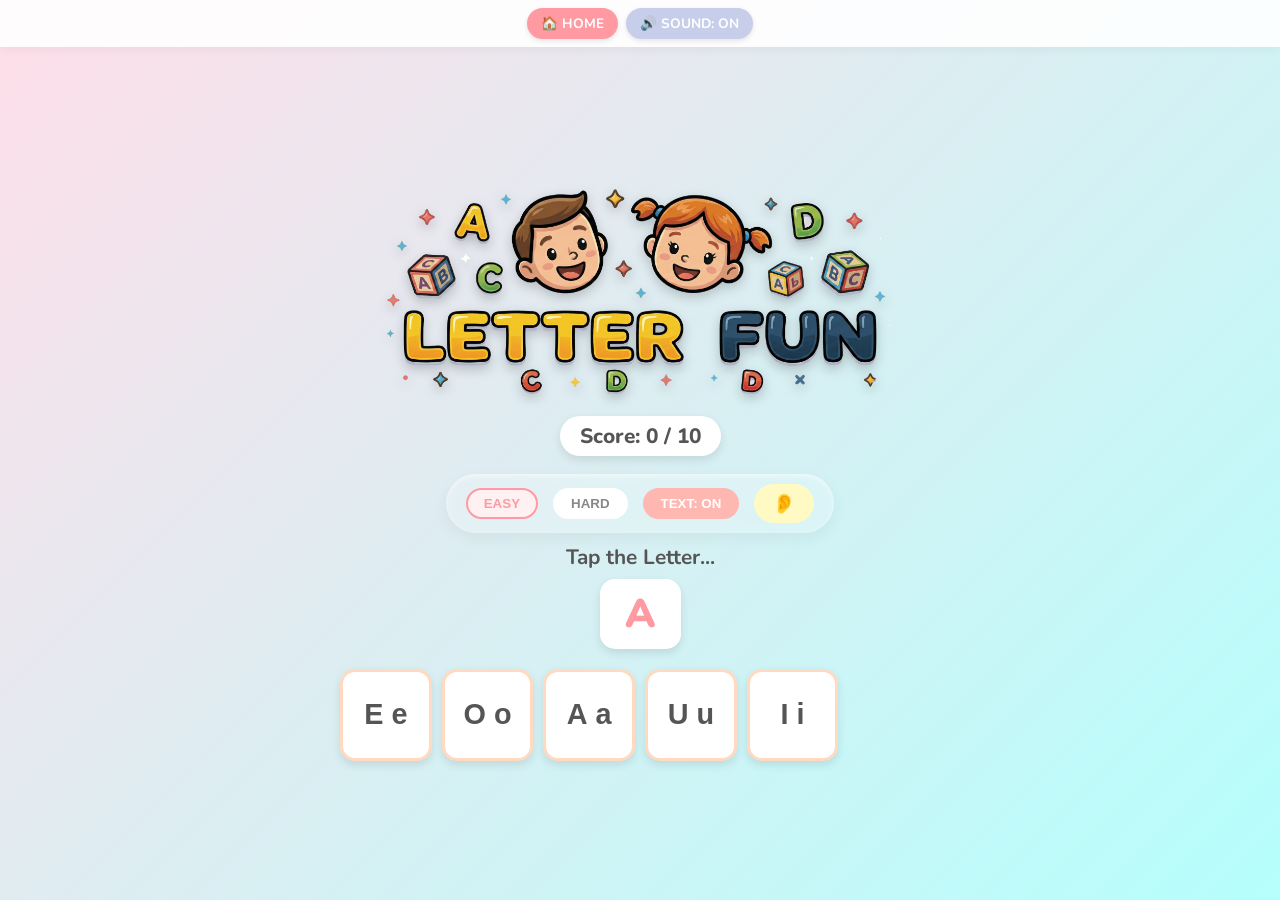
==== commit b50d553b: "Add files via upload" ====
--- a/letter-fun.html
+++ b/letter-fun.html
@@ -565,7 +565,10 @@
         </div>
 
         <div class="game-wrapper">
-            <h1>Letter Fun (ABC)</h1>
+            <div style="display: flex; align-items: center; justify-content: center; margin-bottom: 10px;">
+                <img src="images/letter-fun-banner.png" class="game-logo" alt="Letter Fun"
+                    style="max-width: 95%; width: 550px; height: auto; display: block; filter: drop-shadow(0 4px 6px rgba(0, 0, 0, 0.2));">
+            </div>
 
             <div id="scoreDisplay" class="score-board">Score: 0 / 10</div>
 
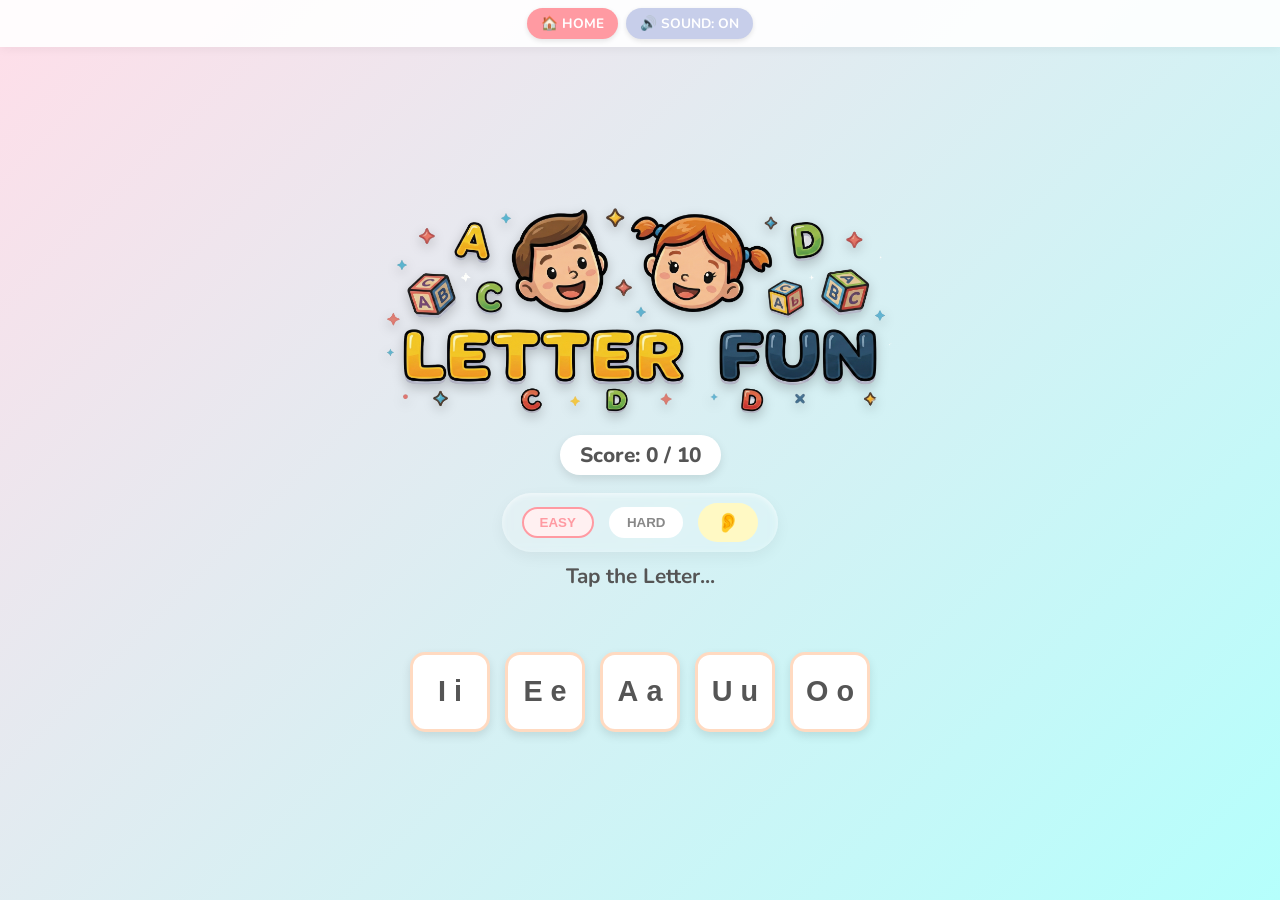
==== commit fcfdb314: "Add files via upload" ====
--- a/letter-fun.html
+++ b/letter-fun.html
@@ -268,23 +268,20 @@
 
         /* Letter Grid */
         .letter-grid {
-            display: grid;
-            grid-template-columns: repeat(4, 1fr);
-            gap: 10px;
+            display: flex;
+            flex-wrap: wrap;
+            justify-content: center;
+            gap: 15px;
             width: 100%;
-            max-width: 500px;
-            margin: 10px auto;
-        }
-
-        @media (min-width: 600px) {
-            .letter-grid {
-                grid-template-columns: repeat(6, 1fr);
-                max-width: 600px;
-            }
-        }
+            max-width: 700px;
+            margin: 20px auto;
+        }
+
+
 
         .letter-btn {
-            aspect-ratio: 1;
+            width: 80px;
+            height: 80px;
             background: white;
             border: 3px solid var(--accent);
             border-radius: 15px;
@@ -297,6 +294,7 @@
             display: flex;
             align-items: center;
             justify-content: center;
+            flex-shrink: 0;
         }
 
         .letter-btn:hover {
@@ -575,15 +573,12 @@
             <div class="controls-row controls">
                 <button id="modeEasy" class="mode-btn active" onclick="setMode('easy')">EASY</button>
                 <button id="modeHard" class="mode-btn" onclick="setMode('hard')">HARD</button>
-                <button id="textToggleBtn" class="mode-btn" onclick="toggleTextMode()"
-                    style="background: #FFB7B2; color: white;">TEXT: ON</button>
                 <button class="mode-btn" onclick="unlockAudio(true); repeatInstruction()"
                     style="background: #FFF9C4; color: #FBC02D; font-size: 1.2rem; min-width: 44px;">👂</button>
             </div>
 
             <div class="instruction-area">
                 <div id="instructionText" class="instruction">Tap the Letter...</div>
-                <div id="targetDisplay" class="target-letter">A</div>
             </div>
 
             <div id="letterGrid" class="letter-grid">
@@ -639,6 +634,7 @@
         let isTTSUnlocked = false;
         let speakQueue = [];
         let voicesLoaded = false;
+        let lastSpeechId = 0; // Robust Singleton pattern
 
         const AudioContextClass = window.AudioContext || window.webkitAudioContext;
         let audioCtx = new AudioContextClass();
@@ -674,48 +670,58 @@
 
         function processSpeakQueue() {
             if (speakQueue.length === 0) return;
-            const text = speakQueue.shift();
-            speakQueue = []; // Clear queue after processing one
-            speak(text);
-        }
-
-        function speak(text) {
+            const item = speakQueue.shift();
+            speakQueue = [];
+            speak(item.text, item.callback);
+        }
+
+        function speak(text, callback) {
             if (!state.readEnabled || !('speechSynthesis' in window)) return;
 
-            // 1. Queue if locked
-            if (!isTTSUnlocked) {
-                console.log("🔒 TTS locked, queuing:", text);
-                speakQueue.push(text);
-                return;
-            }
-
-            // 2. Cancel previous
+            // 1. Singleton pattern: Cancel previous work
+            const currentId = ++lastSpeechId;
             window.speechSynthesis.cancel();
             if (window.speechSynthesis.paused) window.speechSynthesis.resume();
 
-            // 3. Process
-            const processedText = (text || "").replace(/\.\.\./g, ' ');
-            const utter = new SpeechSynthesisUtterance(processedText);
-            utter.rate = 0.9;
-            utter.lang = 'en-US';
-
-            // 4. Voice Selection
-            const voices = window.speechSynthesis.getVoices();
-            if (voices.length > 0) {
-                let preferredVoice = voices.find(v =>
-                    (v.name.includes('Samantha') || v.name.includes('Google US English'))
-                    && v.lang.startsWith('en')
-                );
-                if (!preferredVoice) preferredVoice = voices.find(v => v.lang.startsWith('en'));
-                if (preferredVoice) utter.voice = preferredVoice;
-            }
-
-            // 5. Speak (GC Fix)
-            window.currentUtterance = utter;
-            utter.onend = () => { window.currentUtterance = null; };
-
-            window.speechSynthesis.speak(utter);
-            if (window.speechSynthesis.paused) window.speechSynthesis.resume();
+            // 2. Queue if locked
+            if (!isTTSUnlocked) {
+                speakQueue = [{ text, callback }];
+                return;
+            }
+
+            // 3. Process with small delay to allow OS to clear
+            setTimeout(() => {
+                if (currentId !== lastSpeechId) return;
+
+                const processedText = (text || "").replace(/\.\.\./g, ' ');
+                const utter = new SpeechSynthesisUtterance(processedText);
+                utter.rate = 0.9;
+                utter.lang = 'en-US';
+
+                // Voice Selection
+                const voices = window.speechSynthesis.getVoices();
+                if (voices.length > 0) {
+                    let preferredVoice = voices.find(v =>
+                        (v.name.includes('Samantha') || v.name.includes('Google US English'))
+                        && v.lang.startsWith('en')
+                    );
+                    if (!preferredVoice) preferredVoice = voices.find(v => v.lang.startsWith('en'));
+                    if (preferredVoice) utter.voice = preferredVoice;
+                }
+
+                // Handle Callback
+                utter.onend = () => {
+                    window.currentUtterance = null;
+                    if (callback) callback();
+                };
+                utter.onerror = () => {
+                    window.currentUtterance = null;
+                    if (callback) callback();
+                };
+
+                window.currentUtterance = utter;
+                window.speechSynthesis.speak(utter);
+            }, 100);
         }
 
         initGame();
@@ -807,6 +813,7 @@
             renderLetterGrid();
 
             // speakInstruction(); // REMOVED: Tap-to-Hear Only
+            setTimeout(() => speakInstruction(), 500); // Auto-speak next letter
         }
 
 
@@ -844,20 +851,20 @@
                     btnEl.classList.remove('wrong'); // Ensure no wrong class
                 }
 
-                speak(`Correct! ${letter} is for...`); // Simple praise
+                speak("Correct!", () => {
+                    // Check Win
+                    if (state.score >= 10) {
+                        setTimeout(() => {
+                            document.getElementById('winModal').classList.add('visible');
+                            playSound('success');
+                        }, 500);
+                    } else {
+                        setTimeout(newRound, 800);
+                    }
+                });
                 triggerConfetti(); // Local Confetti
 
                 state.isLocked = true;
-
-                // Check Win
-                if (state.score >= 10) {
-                    setTimeout(() => {
-                        document.getElementById('winModal').classList.add('visible');
-                        playSound('success');
-                    }, 1000);
-                } else {
-                    setTimeout(newRound, 1500);
-                }
 
             } else {
                 // Wrong
@@ -898,17 +905,8 @@
         }
 
         function speakInstruction() {
-            // Prevent double-speak by adding a small debounce
-            if (state.isSpeaking) return;
-            state.isSpeaking = true;
-
             const text = `Tap the letter ${state.targetLetter}`;
-
-            // Delay slightly to ensure audio is ready
-            setTimeout(() => {
-                speak(text);
-                setTimeout(() => { state.isSpeaking = false; }, 500);
-            }, 100);
+            speak(text);
         }
 
         // --- Audio & TTS ---
@@ -919,12 +917,7 @@
             saveSettings();
         }
 
-        function toggleTextMode() {
-            unlockAudio();
-            state.readEnabled = !state.readEnabled;
-            updateButtons();
-            saveSettings();
-        }
+
 
 
         function updateButtons() {
@@ -936,12 +929,6 @@
             } else {
                 btnSound.textContent = "🔊 SOUND: OFF";
                 btnSound.classList.add('off');
-            }
-
-            const btnText = document.getElementById('textToggleBtn');
-            if (btnText) {
-                btnText.textContent = state.readEnabled ? "TEXT: ON" : "TEXT: OFF";
-                btnText.style.background = state.readEnabled ? "#FFB7B2" : "#ccc";
             }
         }
 
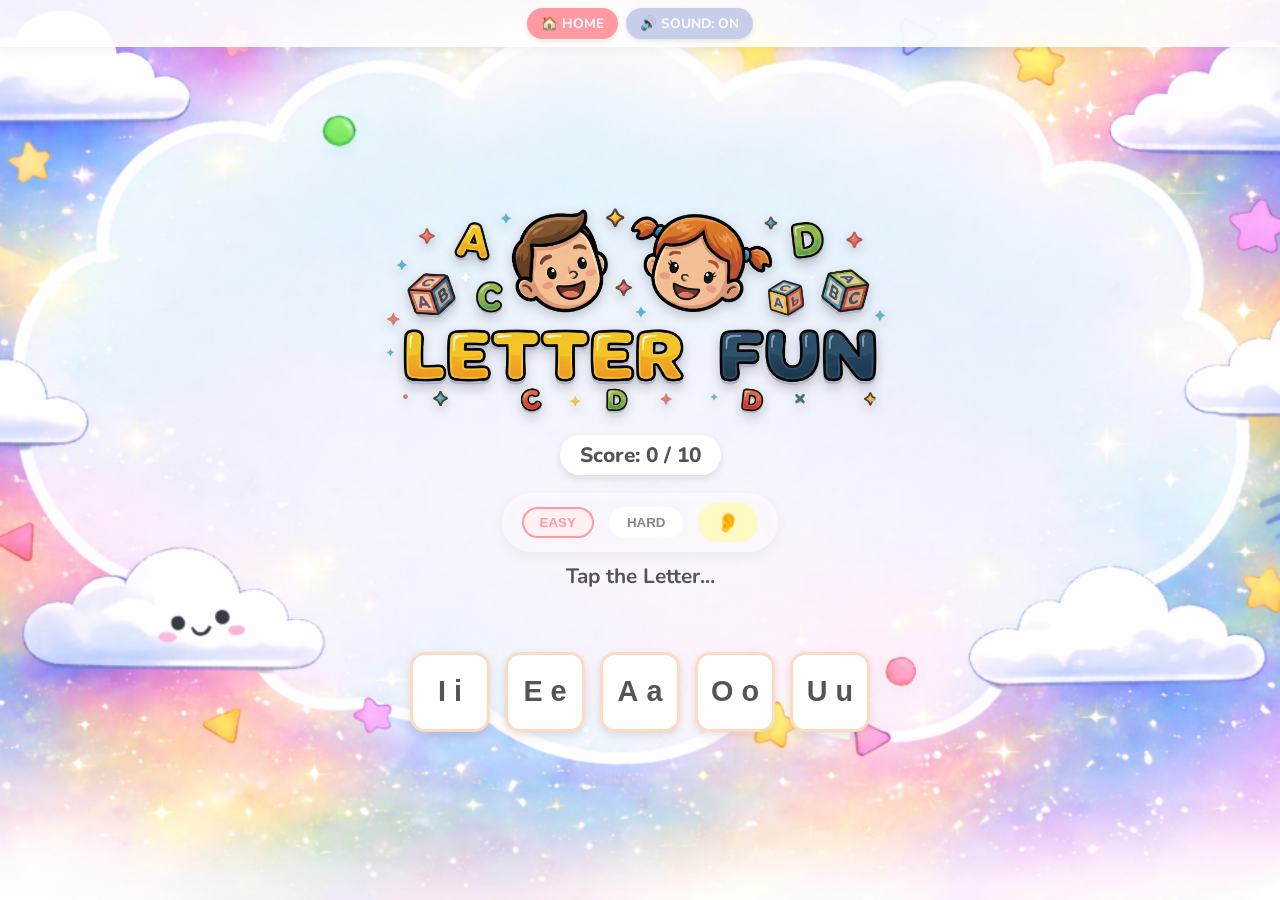
==== commit b2b28614: "Add files via upload" ====
--- a/letter-fun.html
+++ b/letter-fun.html
@@ -16,7 +16,7 @@
             --accent: #FFDAC1;
             --success: #B5EAD7;
             --info: #C7CEEA;
-            --bg-gradient: linear-gradient(135deg, #FFDEE9 0%, #B5FFFC 100%);
+            --bg-gradient: url('assets/background.png') no-repeat center center fixed;
             --card-bg: rgba(255, 255, 255, 0.95);
             --text-dark: #555;
             --text-light: #888;
@@ -39,6 +39,7 @@
         body {
             font-family: 'Nunito', sans-serif;
             background: var(--bg-gradient);
+            background-size: cover;
             color: var(--text-dark);
             display: flex;
             flex-direction: column;
